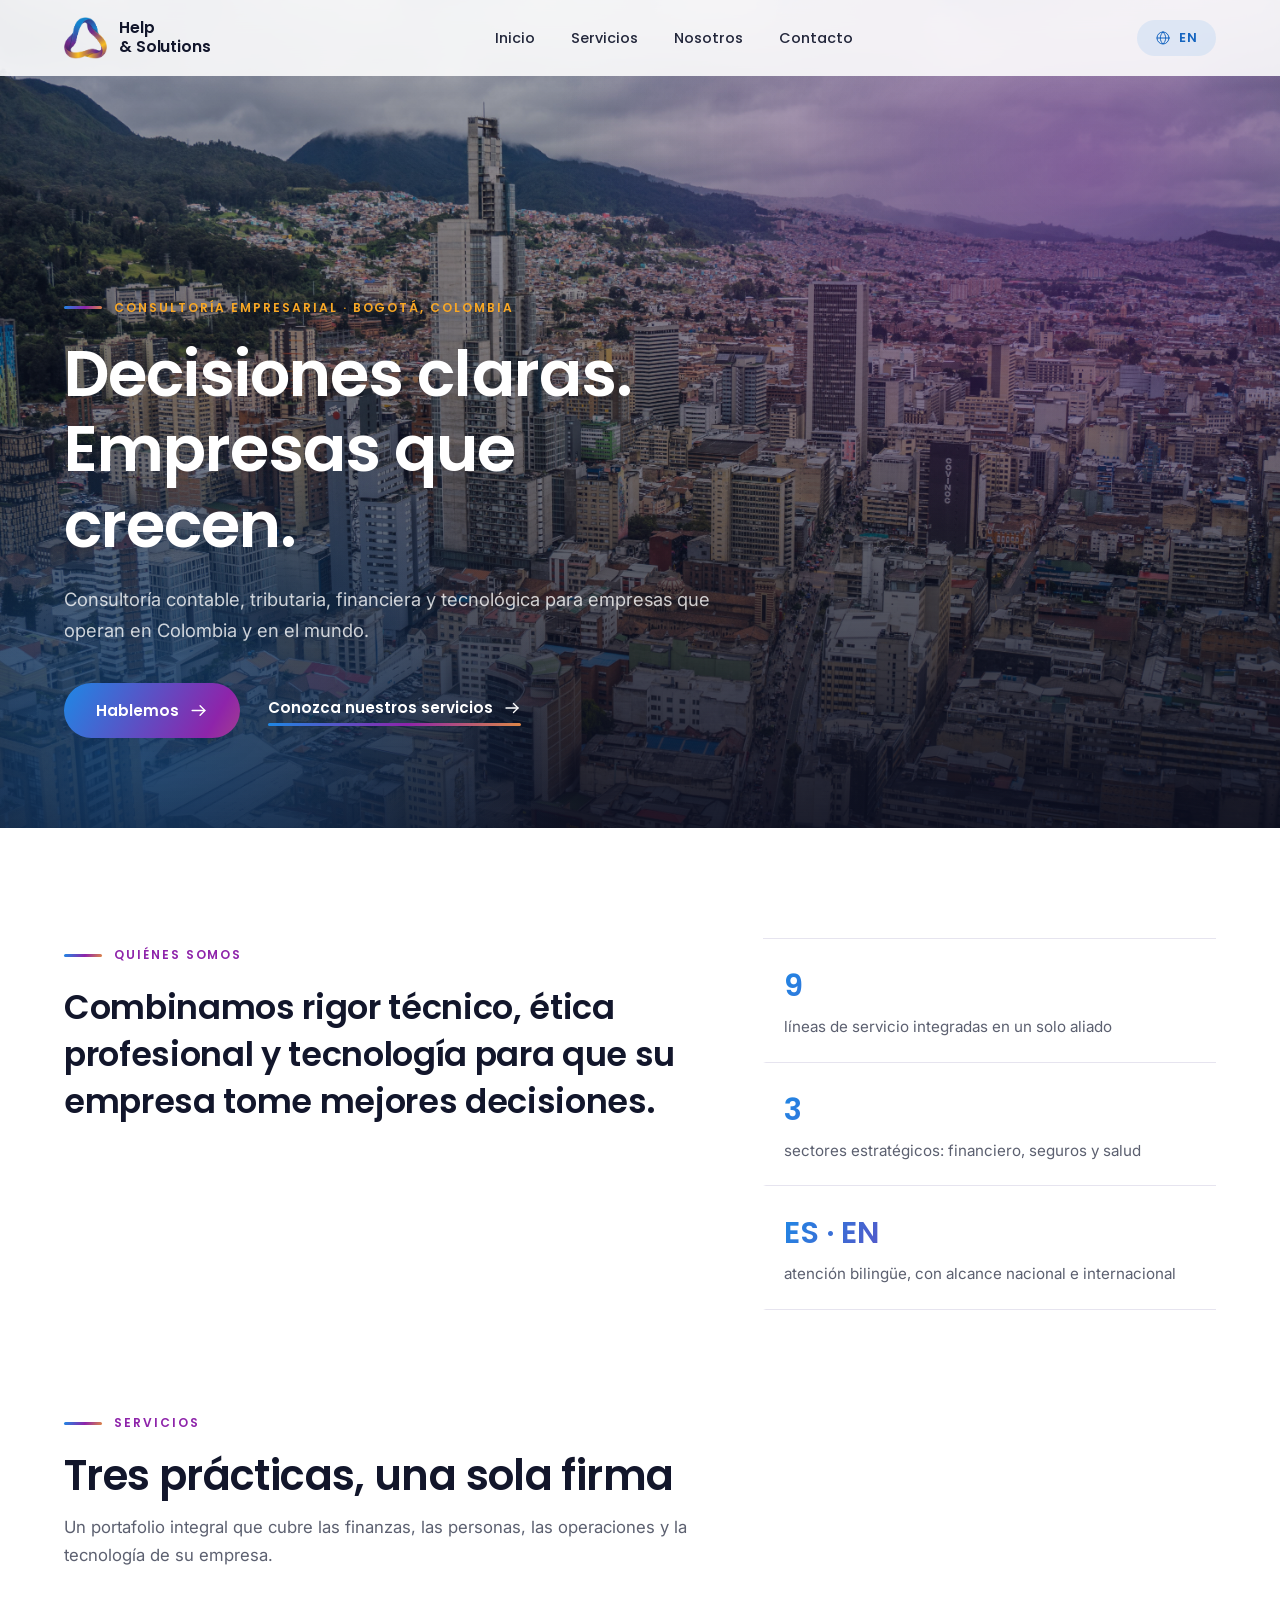
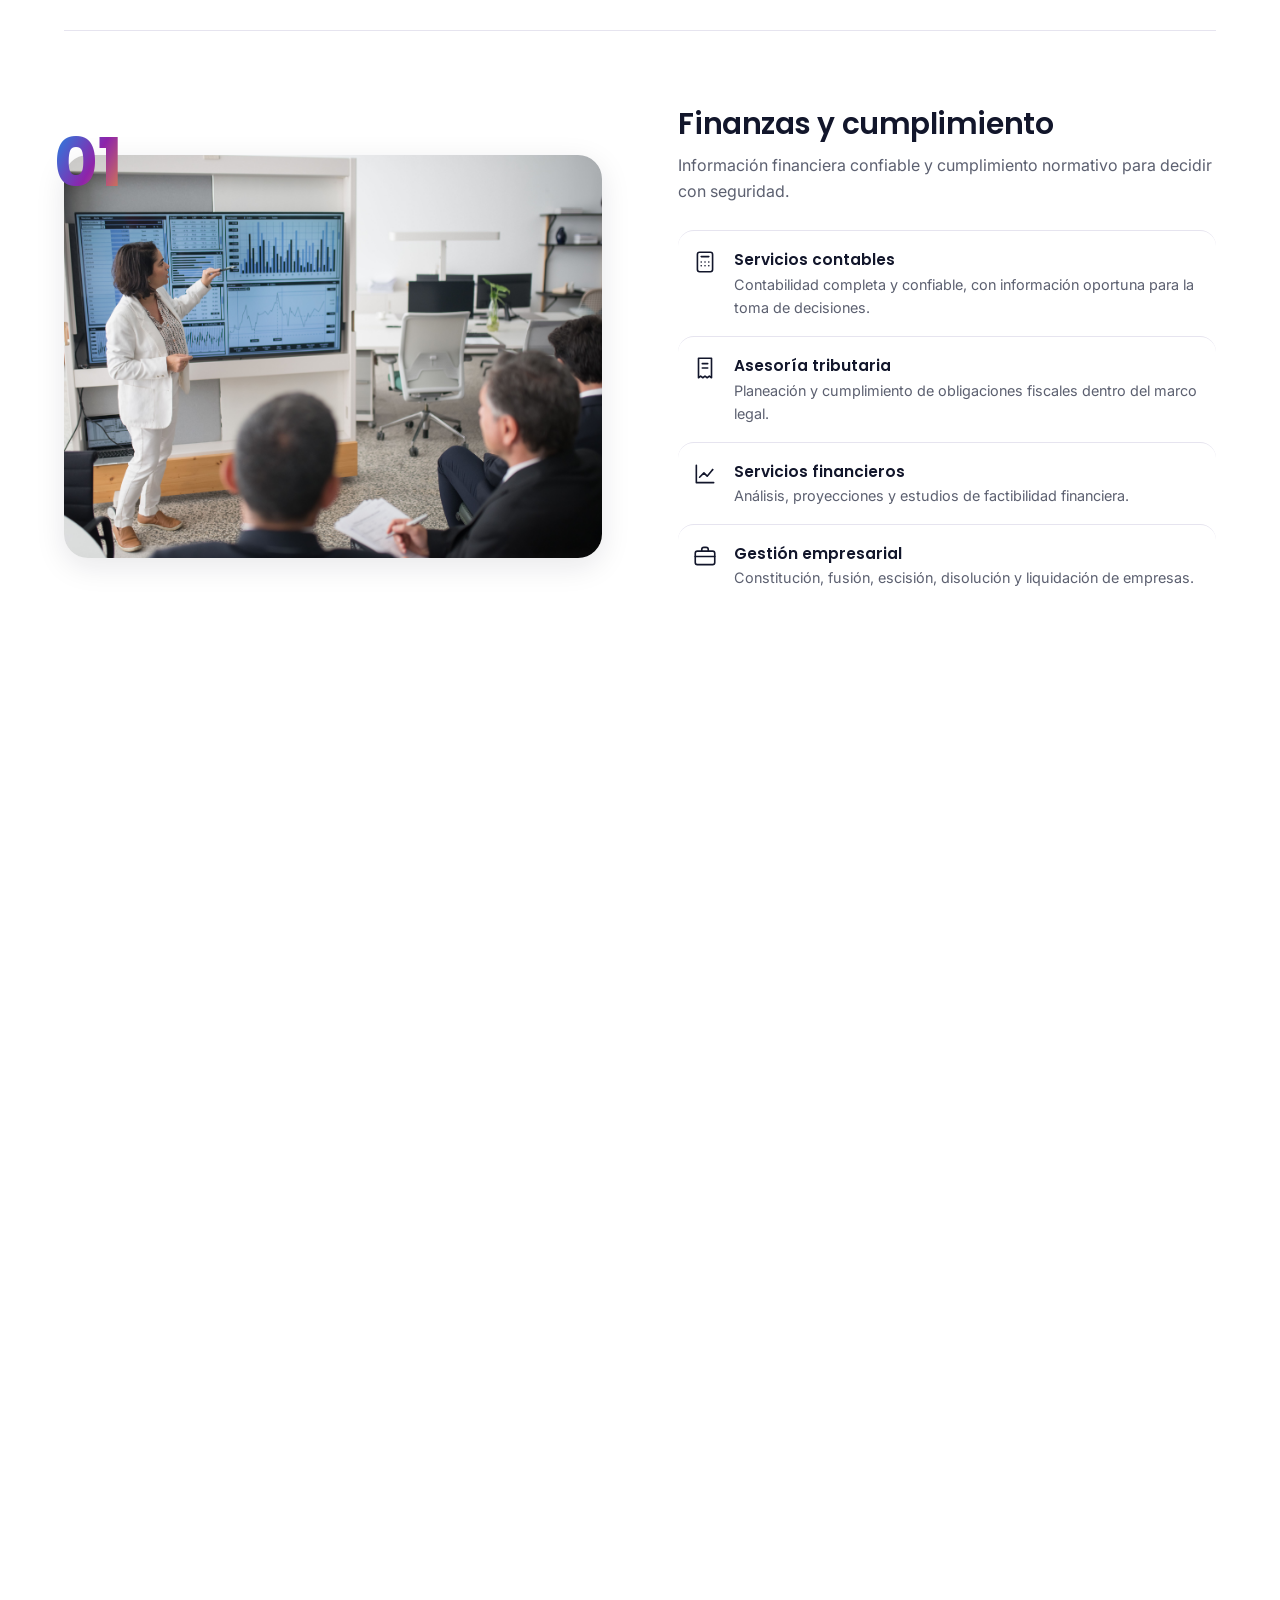
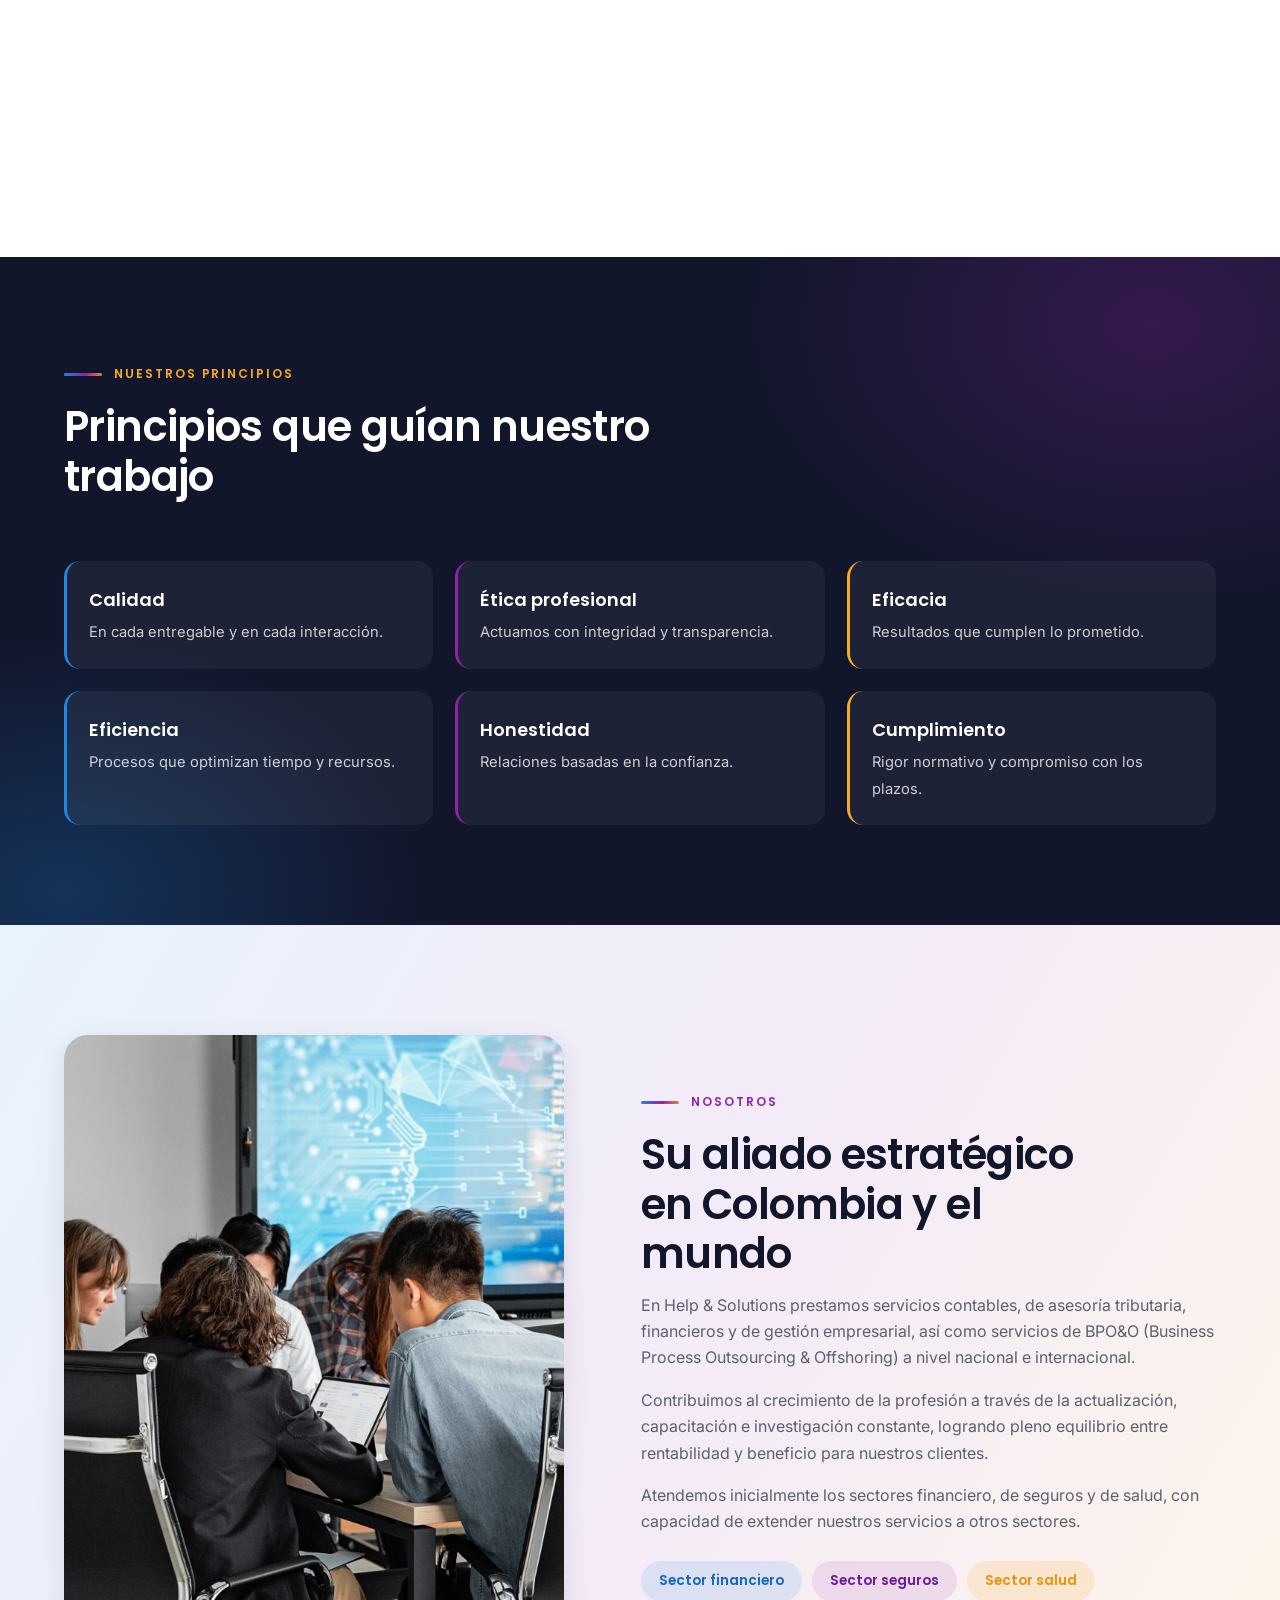
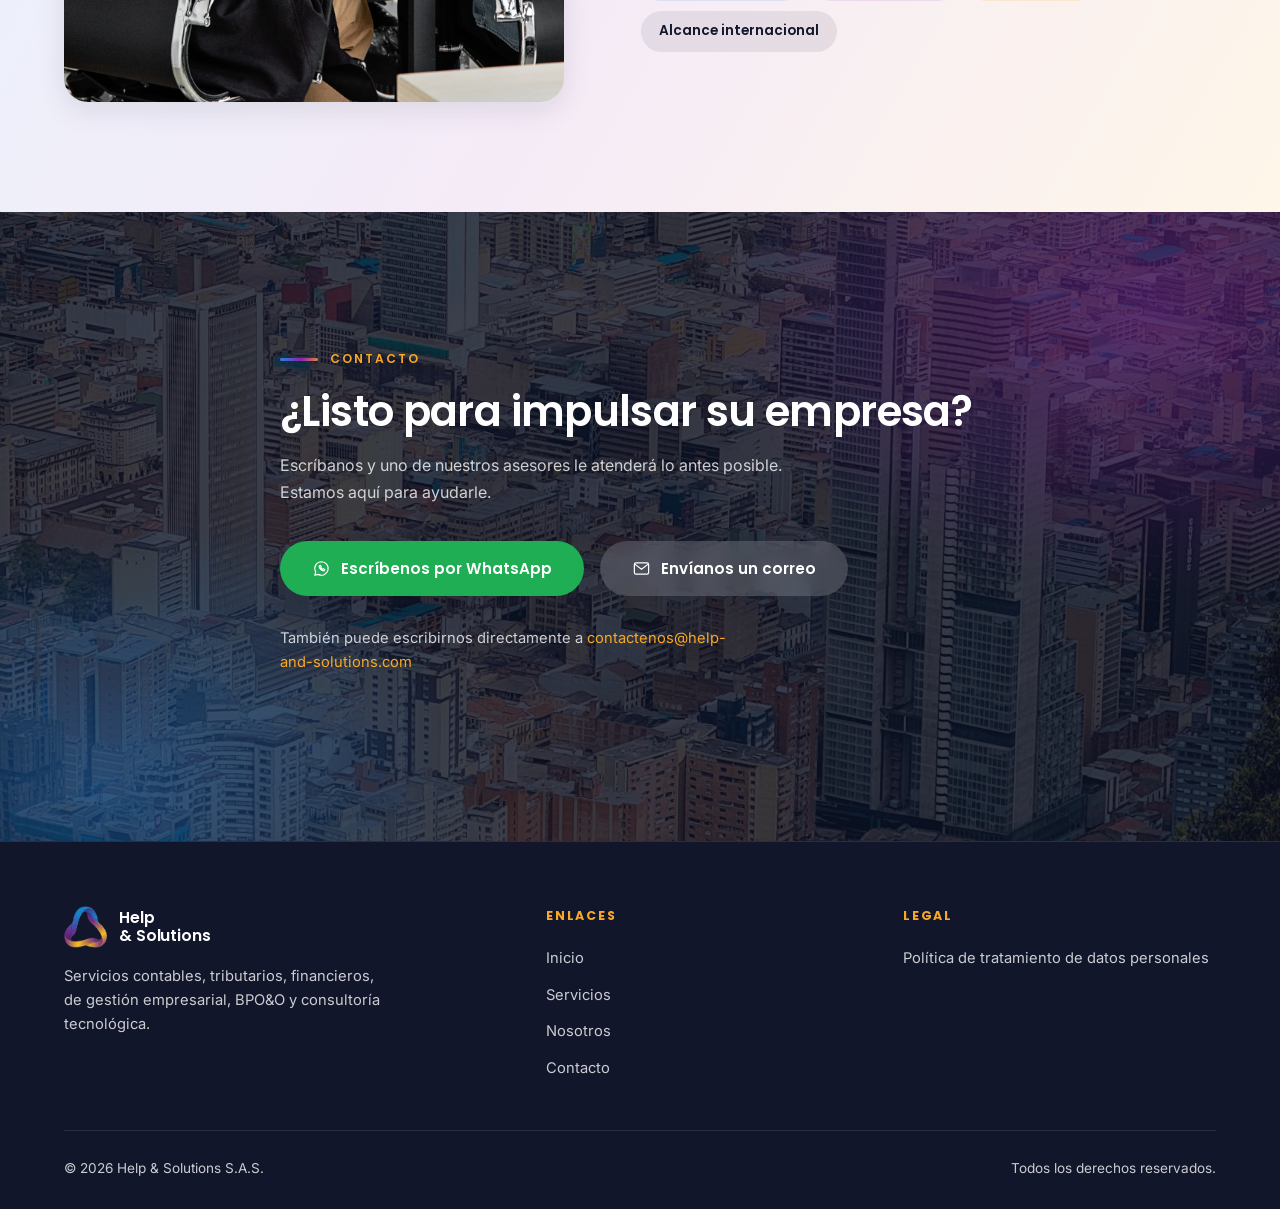
==== index.html @ e020bf7b "Add Help & Solutions website: bilingual editorial site with data policy - index.html: hero, 3 practi" ====
<!DOCTYPE html>
<html lang="es">
<head>
  <meta charset="UTF-8" />
  <meta name="viewport" content="width=device-width, initial-scale=1.0" />
  <title>Help &amp; Solutions — Consultoría contable, financiera y tecnológica</title>
  <meta name="description" content="Help & Solutions: consultoría contable, tributaria, financiera, gestión empresarial, BPO&O y tecnología e innovación, desde Bogotá para Colombia y el mundo." />

  <!-- Open Graph -->
  <meta property="og:title" content="Help & Solutions" />
  <meta property="og:description" content="Consultoría contable, tributaria, financiera, BPO&O y tecnología e innovación." />
  <meta property="og:image" content="https://help-and-solutions.com/assets/logo-full.png" />
  <meta property="og:url" content="https://help-and-solutions.com/" />
  <meta property="og:type" content="website" />

  <link rel="icon" type="image/png" href="assets/logo-mark.png" />

  <link rel="preconnect" href="https://fonts.googleapis.com" />
  <link rel="preconnect" href="https://fonts.gstatic.com" crossorigin />
  <link href="https://fonts.googleapis.com/css2?family=Poppins:wght@500;600;700&family=Inter:wght@400;500;600&display=swap" rel="stylesheet" />

  <link rel="stylesheet" href="css/styles.css" />
</head>
<body>

  <!-- ================= NAVBAR ================= -->
  <header class="navbar">
    <div class="container nav-inner">
      <a href="#inicio" class="brand">
        <img src="assets/logo-mark.png" alt="Help & Solutions" />
        <span class="brand-name">Help<br />&amp; Solutions</span>
      </a>

      <nav>
        <ul class="nav-links">
          <li><a href="#inicio" data-i18n="nav.home">Inicio</a></li>
          <li><a href="#servicios" data-i18n="nav.services">Servicios</a></li>
          <li><a href="#nosotros" data-i18n="nav.about">Nosotros</a></li>
          <li><a href="#contacto" data-i18n="nav.contact">Contacto</a></li>
        </ul>
      </nav>

      <div class="topbar-actions">
        <button class="lang-toggle" type="button" aria-label="Cambiar idioma / Switch language">
          <svg class="icon" viewBox="0 0 24 24" fill="none" stroke="currentColor" stroke-width="1.5" stroke-linecap="round" stroke-linejoin="round" aria-hidden="true"><circle cx="12" cy="12" r="9"/><path d="M3 12h18"/><path d="M12 3c2.6 2.5 4 5.6 4 9s-1.4 6.5-4 9c-2.6-2.5-4-5.6-4-9s1.4-6.5 4-9z"/></svg>
          <span class="lang-label">EN</span>
        </button>
        <button class="nav-burger" type="button" aria-label="Menú">
          <svg class="icon" viewBox="0 0 24 24" fill="none" stroke="currentColor" stroke-width="1.8" stroke-linecap="round" aria-hidden="true"><path d="M4 7h16M4 12h16M4 17h16"/></svg>
        </button>
      </div>
    </div>
  </header>

  <!-- ================= HERO ================= -->
  <section class="hero" id="inicio">
    <img class="hero-bg" src="assets/pexels-juan-felipe-ramirez-312591454-19676357.jpg" alt="Panorámica de Bogotá, Colombia" />
    <div class="container">
      <span class="eyebrow light" data-i18n="hero.eyebrow">Consultoría empresarial · Bogotá, Colombia</span>
      <h1 data-i18n="hero.title">Decisiones claras. Empresas que crecen.</h1>
      <p data-i18n="hero.subtitle">Consultoría contable, tributaria, financiera y tecnológica para empresas que operan en Colombia y en el mundo.</p>
      <div class="hero-cta">
        <a href="#contacto" class="btn btn-gold">
          <span data-i18n="hero.cta1">Hablemos</span>
          <svg class="icon" viewBox="0 0 24 24" fill="none" stroke="currentColor" stroke-width="1.8" stroke-linecap="round" stroke-linejoin="round" aria-hidden="true"><path d="M4 12h16"/><path d="M14 6l6 6-6 6"/></svg>
        </a>
        <a href="#servicios" class="arrow-link light">
          <span data-i18n="hero.cta2">Conozca nuestros servicios</span>
          <svg class="icon" viewBox="0 0 24 24" fill="none" stroke="currentColor" stroke-width="1.8" stroke-linecap="round" stroke-linejoin="round" aria-hidden="true"><path d="M4 12h16"/><path d="M14 6l6 6-6 6"/></svg>
        </a>
      </div>
    </div>
  </section>

  <!-- ================= INTRO ================= -->
  <section class="intro">
    <div class="container intro-grid">
      <div class="reveal">
        <span class="eyebrow" data-i18n="intro.eyebrow">Quiénes somos</span>
        <p class="intro-statement" data-i18n="intro.statement">Combinamos rigor técnico, ética profesional y tecnología para que su empresa tome mejores decisiones.</p>
      </div>
      <div class="facts reveal">
        <div class="fact">
          <strong>9</strong>
          <span data-i18n="intro.f1">líneas de servicio integradas en un solo aliado</span>
        </div>
        <div class="fact">
          <strong>3</strong>
          <span data-i18n="intro.f2">sectores estratégicos: financiero, seguros y salud</span>
        </div>
        <div class="fact">
          <strong>ES · EN</strong>
          <span data-i18n="intro.f3">atención bilingüe, con alcance nacional e internacional</span>
        </div>
      </div>
    </div>
  </section>

  <!-- ================= PRACTICES ================= -->
  <section class="practices" id="servicios">
    <div class="container">
      <div class="section-head reveal">
        <span class="eyebrow" data-i18n="services.tag">Servicios</span>
        <h2 class="section-title" data-i18n="services.title">Tres prácticas, una sola firma</h2>
        <p class="section-sub" data-i18n="services.subtitle">Un portafolio integral que cubre las finanzas, las personas, las operaciones y la tecnología de su empresa.</p>
      </div>

      <!-- 01 Finanzas -->
      <article class="practice reveal">
        <div class="practice-media">
          <span class="practice-num">01</span>
          <div class="media-frame"><img src="assets/pexels-kampus-8353802.jpg" alt="Asesora presentando resultados financieros a ejecutivos" /></div>
        </div>
        <div>
          <h3 data-i18n="areas.a1.title">Finanzas y cumplimiento</h3>
          <p data-i18n="areas.a1.desc">Información financiera confiable y cumplimiento normativo para decidir con seguridad.</p>
          <ul class="service-list">
            <li>
              <img src="assets/icons/calculator.svg" alt="" />
              <div>
                <strong data-i18n="services.s1.title">Servicios contables</strong>
                <p data-i18n="services.s1.desc">Contabilidad completa y confiable, con información oportuna para la toma de decisiones.</p>
              </div>
            </li>
            <li>
              <img src="assets/icons/receipt.svg" alt="" />
              <div>
                <strong data-i18n="services.s2.title">Asesoría tributaria</strong>
                <p data-i18n="services.s2.desc">Planeación y cumplimiento de obligaciones fiscales dentro del marco legal.</p>
              </div>
            </li>
            <li>
              <img src="assets/icons/chart-growth.svg" alt="" />
              <div>
                <strong data-i18n="services.s3.title">Servicios financieros</strong>
                <p data-i18n="services.s3.desc">Análisis, proyecciones y estudios de factibilidad financiera.</p>
              </div>
            </li>
            <li>
              <img src="assets/icons/briefcase.svg" alt="" />
              <div>
                <strong data-i18n="services.s4.title">Gestión empresarial</strong>
                <p data-i18n="services.s4.desc">Constitución, fusión, escisión, disolución y liquidación de empresas.</p>
              </div>
            </li>
          </ul>
        </div>
      </article>

      <!-- 02 Personas y operaciones -->
      <article class="practice reveal">
        <div class="practice-media">
          <span class="practice-num">02</span>
          <div class="media-frame"><img src="assets/pexels-brett-sayles-5203849.jpg" alt="Centro de datos con racks de servidores" /></div>
        </div>
        <div>
          <h3 data-i18n="areas.a2.title">Personas y operaciones</h3>
          <p data-i18n="areas.a2.desc">Talento humano y procesos externalizados que liberan a su empresa para crecer.</p>
          <ul class="service-list">
            <li>
              <img src="assets/icons/people.svg" alt="" />
              <div>
                <strong data-i18n="services.s5.title">Recursos humanos</strong>
                <p data-i18n="services.s5.desc">Selección, contratación, capacitación y administración de personal.</p>
              </div>
            </li>
            <li>
              <img src="assets/icons/contract.svg" alt="" />
              <div>
                <strong data-i18n="services.s7.title">Asesoría en contratos</strong>
                <p data-i18n="services.s7.desc">Negociación, revisión y elaboración de contratos, incluidos sus aspectos jurídicos.</p>
              </div>
            </li>
            <li>
              <img src="assets/icons/headset.svg" alt="" />
              <div>
                <strong data-i18n="services.s8.title">BPO &amp; Offshoring</strong>
                <p data-i18n="services.s8.desc">Call center, mesa de ayuda, cobranza, televentas y atención al cliente, nacional e internacional.</p>
              </div>
            </li>
          </ul>
        </div>
      </article>

      <!-- 03 Tecnología -->
      <article class="practice reveal">
        <div class="practice-media">
          <span class="practice-num">03</span>
          <div class="media-frame"><img src="assets/pexels-tara-winstead-8386363.jpg" alt="Mano robótica sobre fondo azul, símbolo de innovación" /></div>
        </div>
        <div>
          <h3 data-i18n="areas.a3.title">Tecnología e innovación</h3>
          <p data-i18n="areas.a3.desc">Estrategia y soluciones digitales para transformar su operación.</p>
          <ul class="service-list">
            <li>
              <img src="assets/icons/code.svg" alt="" />
              <div>
                <strong data-i18n="services.s6.title">Software empresarial</strong>
                <p data-i18n="services.s6.desc">Diseño, implementación y soporte de programas administrativos, financieros, tributarios y contables.</p>
              </div>
            </li>
            <li>
              <img src="assets/icons/lightbulb.svg" alt="" />
              <div>
                <strong data-i18n="services.s9.title">Consultoría tecnológica</strong>
                <p data-i18n="services.s9.desc">Consultoría en estrategia e innovación tecnológica para hacer crecer su negocio.</p>
              </div>
            </li>
          </ul>
        </div>
      </article>
    </div>
  </section>

  <!-- ================= VALUES ================= -->
  <section class="values on-dark">
    <div class="container">
      <div class="section-head reveal">
        <span class="eyebrow" data-i18n="values.tag">Nuestros principios</span>
        <h2 class="section-title" data-i18n="values.title">Principios que guían nuestro trabajo</h2>
      </div>
      <div class="values-grid">
        <div class="value reveal"><strong data-i18n="values.v1">Calidad</strong><span data-i18n="values.v1d">En cada entregable y en cada interacción.</span></div>
        <div class="value reveal"><strong data-i18n="values.v2">Ética profesional</strong><span data-i18n="values.v2d">Actuamos con integridad y transparencia.</span></div>
        <div class="value reveal"><strong data-i18n="values.v3">Eficacia</strong><span data-i18n="values.v3d">Resultados que cumplen lo prometido.</span></div>
        <div class="value reveal"><strong data-i18n="values.v4">Eficiencia</strong><span data-i18n="values.v4d">Procesos que optimizan tiempo y recursos.</span></div>
        <div class="value reveal"><strong data-i18n="values.v5">Honestidad</strong><span data-i18n="values.v5d">Relaciones basadas en la confianza.</span></div>
        <div class="value reveal"><strong data-i18n="values.v6">Cumplimiento</strong><span data-i18n="values.v6d">Rigor normativo y compromiso con los plazos.</span></div>
      </div>
    </div>
  </section>

  <!-- ================= ABOUT ================= -->
  <section class="about" id="nosotros">
    <div class="container about-inner">
      <div class="about-media reveal">
        <img src="assets/pexels-mikhail-nilov-7988207.jpg" alt="Equipo de trabajo en reunión frente a pantalla con datos" />
      </div>
      <div class="about-text reveal">
        <span class="eyebrow" data-i18n="about.tag">Nosotros</span>
        <h2 class="section-title" data-i18n="about.title">Su aliado estratégico en Colombia y el mundo</h2>
        <p data-i18n="about.p1">En Help & Solutions prestamos servicios contables, de asesoría tributaria, financieros y de gestión empresarial, así como servicios de BPO&O (Business Process Outsourcing & Offshoring) a nivel nacional e internacional.</p>
        <p data-i18n="about.p2">Contribuimos al crecimiento de la profesión a través de la actualización, capacitación e investigación constante, logrando pleno equilibrio entre rentabilidad y beneficio para nuestros clientes.</p>
        <p data-i18n="about.p3">Atendemos inicialmente los sectores financiero, de seguros y de salud, con capacidad de extender nuestros servicios a otros sectores.</p>
        <div class="about-badges">
          <span class="badge" data-i18n="about.b1">Sector financiero</span>
          <span class="badge" data-i18n="about.b2">Sector seguros</span>
          <span class="badge" data-i18n="about.b3">Sector salud</span>
          <span class="badge" data-i18n="about.b4">Alcance internacional</span>
        </div>
      </div>
    </div>
  </section>

  <!-- ================= CONTACT ================= -->
  <section class="contact" id="contacto">
    <img class="contact-bg" src="assets/pexels-naldoandando-13834665.jpg" alt="" aria-hidden="true" />
    <div class="container">
      <span class="eyebrow light" data-i18n="contact.tag">Contacto</span>
      <h2 data-i18n="contact.title">¿Listo para impulsar su empresa?</h2>
      <p data-i18n="contact.subtitle">Escríbanos y uno de nuestros asesores le atenderá lo antes posible. Estamos aquí para ayudarle.</p>
      <div class="contact-actions">
        <!-- TODO: reemplazar 573000000000 por el número real de WhatsApp (código país + número, sin espacios ni +) -->
        <a class="btn btn-whatsapp" href="https://wa.me/573000000000" target="_blank" rel="noopener">
          <svg class="icon" viewBox="0 0 24 24" fill="none" stroke="currentColor" stroke-width="1.5" stroke-linecap="round" stroke-linejoin="round" aria-hidden="true"><path d="M12 3.5a8.5 8.5 0 0 0-7.3 12.8L3.5 20.5l4.3-1.1A8.5 8.5 0 1 0 12 3.5z"/><path d="M9 8.8c0 3.4 2.8 6.2 6.2 6.2l.9-1.6-2-1.2-1 .9a4.7 4.7 0 0 1-2.2-2.2l.9-1-1.2-2L9 8.8z"/></svg>
          <span data-i18n="contact.whatsapp">Escríbenos por WhatsApp</span>
        </a>
        <a class="btn btn-ghost" href="mailto:contactenos@help-and-solutions.com">
          <svg class="icon" viewBox="0 0 24 24" fill="none" stroke="currentColor" stroke-width="1.5" stroke-linecap="round" stroke-linejoin="round" aria-hidden="true"><rect x="3" y="5" width="18" height="14" rx="2"/><path d="M3.5 6.5L12 13l8.5-6.5"/></svg>
          <span data-i18n="contact.email">Envíanos un correo</span>
        </a>
      </div>
      <p class="contact-note">
        <span data-i18n="contact.note">También puede escribirnos directamente a</span>
        <a href="mailto:contactenos@help-and-solutions.com">contactenos@help-and-solutions.com</a>
      </p>
    </div>
  </section>

  <!-- ================= FOOTER ================= -->
  <footer class="footer">
    <div class="container">
      <div class="footer-grid">
        <div>
          <a href="#inicio" class="brand" style="color:#fff;">
            <img src="assets/logo-mark.png" alt="Help & Solutions" />
            <span class="brand-name">Help<br />&amp; Solutions</span>
          </a>
          <p class="footer-about" data-i18n="footer.about">Servicios contables, tributarios, financieros, de gestión empresarial, BPO&O y consultoría tecnológica.</p>
        </div>
        <div>
          <h4 data-i18n="footer.links">Enlaces</h4>
          <ul>
            <li><a href="#inicio" data-i18n="nav.home">Inicio</a></li>
            <li><a href="#servicios" data-i18n="nav.services">Servicios</a></li>
            <li><a href="#nosotros" data-i18n="nav.about">Nosotros</a></li>
            <li><a href="#contacto" data-i18n="nav.contact">Contacto</a></li>
          </ul>
        </div>
        <div>
          <h4 data-i18n="footer.legal">Legal</h4>
          <ul>
            <li><a href="politica-datos.html" data-i18n="footer.policy">Política de tratamiento de datos personales</a></li>
          </ul>
        </div>
      </div>
      <div class="footer-bottom">
        <span>© 2026 Help &amp; Solutions S.A.S.</span>
        <span data-i18n="footer.rights">Todos los derechos reservados.</span>
      </div>
    </div>
  </footer>

  <script src="js/main.js"></script>
</body>
</html>
---- css/styles.css ----
/* ============================================================
   Help & Solutions — modern editorial stylesheet
   Poppins type + photography + full brand palette
   (blue → purple → gold), soft motion everywhere.
   ============================================================ */

:root {
  --ink: #12162b;
  --ink-2: #1d2340;
  --paper: #ffffff;
  --paper-2: #f7f6fb;
  --gold: #f9a825;
  --gold-deep: #e8930c;
  --blue: #1e88e5;
  --blue-deep: #1565c0;
  --purple: #8e24aa;
  --purple-deep: #6a1b9a;
  --text: #23273b;
  --muted: #5c6070;
  --line: #e6e4ef;
  --on-dark: #ffffff;
  --on-dark-muted: rgba(255, 255, 255, 0.78);
  --gradient: linear-gradient(120deg, var(--blue) 0%, var(--purple) 55%, var(--gold) 115%);
  --gradient-soft: linear-gradient(120deg, rgba(30, 136, 229, 0.10), rgba(142, 36, 170, 0.09) 55%, rgba(249, 168, 37, 0.10));
  --nav-height: 76px;
  --radius: 16px;
  --radius-lg: 24px;
  --shadow-soft: 0 8px 30px rgba(18, 22, 43, 0.10);
  --shadow-lift: 0 18px 44px rgba(18, 22, 43, 0.16);
  --ease: cubic-bezier(0.22, 0.61, 0.36, 1);
  --font-head: 'Poppins', 'Segoe UI', sans-serif;
  --font-body: 'Inter', 'Segoe UI', sans-serif;
}

* { margin: 0; padding: 0; box-sizing: border-box; }

html { scroll-behavior: smooth; scroll-padding-top: calc(var(--nav-height) + 8px); }

body {
  font-family: var(--font-body);
  font-size: 1rem;
  color: var(--text);
  background: var(--paper);
  line-height: 1.65;
  -webkit-font-smoothing: antialiased;
}

img { max-width: 100%; display: block; }

h1, h2, h3 { font-family: var(--font-head); font-weight: 600; color: var(--ink); line-height: 1.18; letter-spacing: -0.015em; }

.container { width: min(1180px, 90%); margin-inline: auto; }

.grad-text {
  background: var(--gradient);
  -webkit-background-clip: text;
  background-clip: text;
  color: transparent;
}

/* ---------- Eyebrow ---------- */
.eyebrow {
  display: inline-flex;
  align-items: center;
  gap: 12px;
  font-family: var(--font-head);
  font-size: 0.76rem;
  font-weight: 600;
  letter-spacing: 0.16em;
  text-transform: uppercase;
  color: var(--purple);
  margin-bottom: 18px;
}

.eyebrow::before { content: ''; width: 38px; height: 3px; border-radius: 3px; background: var(--gradient); }

.on-dark .eyebrow, .eyebrow.light { color: var(--gold); }

/* ---------- Links & buttons ---------- */
.arrow-link {
  display: inline-flex;
  align-items: center;
  gap: 10px;
  font-family: var(--font-head);
  font-weight: 600;
  font-size: 0.95rem;
  color: var(--ink);
  text-decoration: none;
  position: relative;
  padding-bottom: 5px;
  transition: gap 0.3s var(--ease), color 0.3s var(--ease);
}

.arrow-link::after {
  content: '';
  position: absolute;
  left: 0; right: 0; bottom: 0;
  height: 2.5px;
  border-radius: 3px;
  background: var(--gradient);
  transform-origin: left;
  transition: transform 0.3s var(--ease);
}

.arrow-link:hover { gap: 16px; color: var(--blue); }
.arrow-link:hover::after { transform: scaleX(1.06); }
.arrow-link .icon { width: 18px; height: 18px; }
.arrow-link.light { color: #fff; }
.arrow-link.light:hover { color: var(--gold); }

.btn {
  display: inline-flex;
  align-items: center;
  gap: 10px;
  font-family: var(--font-head);
  font-weight: 600;
  font-size: 0.95rem;
  padding: 15px 32px;
  border: none;
  border-radius: 999px;
  cursor: pointer;
  text-decoration: none;
  box-shadow: var(--shadow-soft);
  transition: transform 0.3s var(--ease), box-shadow 0.3s var(--ease), background-color 0.3s var(--ease), background-position 0.4s var(--ease);
}

.btn:hover { transform: translateY(-3px); box-shadow: var(--shadow-lift); }
.btn:active { transform: translateY(-1px); }
.btn .icon { width: 19px; height: 19px; transition: transform 0.3s var(--ease); }
.btn:hover .icon { transform: translateX(3px); }

.btn-solid { background: var(--ink); color: #fff; }
.btn-solid:hover { background: var(--blue-deep); }

.btn-gold {
  background: var(--gradient);
  background-size: 160% 100%;
  background-position: 0% 0%;
  color: #fff;
}
.btn-gold:hover { background-position: 90% 0%; }

.btn-ghost { background: rgba(255, 255, 255, 0.16); color: #fff; backdrop-filter: blur(8px); -webkit-backdrop-filter: blur(8px); }
.btn-ghost:hover { background: rgba(255, 255, 255, 0.28); }

.btn-whatsapp { background: #1fae54; color: #fff; }
.btn-whatsapp:hover { background: #199247; }

.icon { display: inline-block; }

/* ---------- Navbar ---------- */
.navbar {
  position: fixed;
  inset: 0 0 auto 0;
  height: var(--nav-height);
  background: rgba(255, 255, 255, 0.88);
  backdrop-filter: blur(14px);
  -webkit-backdrop-filter: blur(14px);
  border-bottom: 1px solid transparent;
  z-index: 100;
  transition: box-shadow 0.35s var(--ease), background-color 0.35s var(--ease), border-color 0.35s var(--ease);
}

.navbar.scrolled { box-shadow: 0 6px 24px rgba(18, 22, 43, 0.10); border-bottom-color: var(--line); }

.nav-inner { height: 100%; display: flex; align-items: center; justify-content: space-between; gap: 16px; }

.brand {
  display: flex;
  align-items: center;
  gap: 12px;
  text-decoration: none;
  color: var(--ink);
  white-space: nowrap;
  transition: opacity 0.3s var(--ease);
}

.brand:hover { opacity: 0.85; }
.brand img { height: 42px; width: auto; }

.brand-name {
  font-family: var(--font-head);
  font-weight: 600;
  font-size: 0.98rem;
  line-height: 1.15;
  letter-spacing: -0.01em;
}

.nav-links { display: flex; align-items: center; gap: 4px; list-style: none; }

.nav-links a {
  font-family: var(--font-head);
  color: var(--text);
  text-decoration: none;
  font-size: 0.9rem;
  font-weight: 500;
  padding: 9px 16px;
  border-radius: 999px;
  transition: color 0.25s var(--ease), background-color 0.25s var(--ease);
}

.nav-links a:hover { color: var(--purple); background: rgba(142, 36, 170, 0.08); }

.topbar-actions { display: flex; align-items: center; gap: 10px; }

.lang-toggle {
  display: inline-flex;
  align-items: center;
  gap: 8px;
  background: rgba(30, 136, 229, 0.10);
  border: none;
  color: var(--blue-deep);
  font-family: var(--font-head);
  font-weight: 600;
  font-size: 0.8rem;
  letter-spacing: 0.06em;
  padding: 9px 18px;
  border-radius: 999px;
  cursor: pointer;
  transition: background-color 0.3s var(--ease), color 0.3s var(--ease), transform 0.3s var(--ease);
}

.lang-toggle:hover { background: var(--blue); color: #fff; transform: translateY(-1px); }
.lang-toggle .icon { width: 16px; height: 16px; }

.nav-burger { display: none; background: none; border: none; color: var(--ink); cursor: pointer; padding: 6px; }
.nav-burger .icon { width: 26px; height: 26px; }

/* ---------- Hero ---------- */
.hero {
  position: relative;
  min-height: 92svh;
  display: flex;
  align-items: flex-end;
  color: #fff;
  padding: calc(var(--nav-height) + 60px) 0 90px;
  background: var(--ink);
  overflow: hidden;
}

.hero-bg {
  position: absolute;
  inset: 0;
  object-fit: cover;
  width: 100%;
  height: 100%;
  animation: hero-zoom 14s var(--ease) forwards;
}

@keyframes hero-zoom {
  from { transform: scale(1.08); }
  to { transform: scale(1); }
}

.hero::after {
  content: '';
  position: absolute;
  inset: 0;
  background:
    radial-gradient(60% 70% at 85% 20%, rgba(142, 36, 170, 0.35), transparent 70%),
    radial-gradient(50% 60% at 10% 90%, rgba(30, 136, 229, 0.35), transparent 70%),
    linear-gradient(to top, rgba(12, 15, 32, 0.92) 0%, rgba(12, 15, 32, 0.5) 45%, rgba(12, 15, 32, 0.28) 100%);
}

.hero .container { position: relative; z-index: 1; }

.hero h1 {
  color: #fff;
  font-size: clamp(2.3rem, 5.2vw, 4rem);
  font-weight: 600;
  max-width: 16ch;
  margin-bottom: 22px;
}

.hero p { color: var(--on-dark-muted); font-size: 1.15rem; max-width: 54ch; margin-bottom: 38px; }

.hero-cta { display: flex; flex-wrap: wrap; align-items: center; gap: 28px; }

/* ---------- Intro statement + facts ---------- */
.intro { padding: 110px 0 96px; background: var(--paper); }

.intro-statement {
  font-family: var(--font-head);
  font-size: clamp(1.4rem, 2.8vw, 2.1rem);
  font-weight: 600;
  color: var(--ink);
  line-height: 1.4;
  max-width: 28ch;
  letter-spacing: -0.01em;
}

.intro-grid { display: grid; grid-template-columns: 1.4fr 1fr; gap: 64px; align-items: start; }

.facts { display: grid; border-top: 1px solid var(--line); }

.fact { padding: 22px 0 22px 18px; border-bottom: 1px solid var(--line); border-left: 3px solid transparent; transition: border-color 0.3s var(--ease), padding-left 0.3s var(--ease); }
.fact:hover { padding-left: 24px; }
.fact:nth-child(1):hover { border-left-color: var(--blue); }
.fact:nth-child(2):hover { border-left-color: var(--purple); }
.fact:nth-child(3):hover { border-left-color: var(--gold); }

.fact strong {
  display: block;
  font-family: var(--font-head);
  font-size: 1.9rem;
  font-weight: 600;
  margin-bottom: 2px;
  background: var(--gradient);
  -webkit-background-clip: text;
  background-clip: text;
  color: transparent;
}

.fact span { color: var(--muted); font-size: 0.95rem; }

/* ---------- Practice areas ---------- */
.practices { padding: 0 0 48px; }

.section-head { max-width: 660px; margin-bottom: 60px; }
.section-title { font-size: clamp(1.8rem, 3.4vw, 2.6rem); margin-bottom: 14px; }
.section-sub { color: var(--muted); font-size: 1.05rem; }

.practice {
  display: grid;
  grid-template-columns: 1fr 1fr;
  gap: clamp(36px, 6vw, 88px);
  align-items: center;
  padding: 76px 0;
  border-top: 1px solid var(--line);
}

.practice:nth-of-type(even) .practice-media { order: 2; }

.practice-media { position: relative; }

.practice-media .media-frame {
  border-radius: var(--radius-lg);
  overflow: hidden;
  box-shadow: var(--shadow-soft);
  transition: box-shadow 0.4s var(--ease), transform 0.4s var(--ease);
}

.practice-media:hover .media-frame { box-shadow: var(--shadow-lift); transform: translateY(-4px); }

.practice-media img {
  width: 100%;
  aspect-ratio: 4 / 3;
  object-fit: cover;
  transition: transform 0.6s var(--ease);
}

.practice-media:hover img { transform: scale(1.045); }

.practice-num {
  position: absolute;
  top: -26px;
  left: -10px;
  font-family: var(--font-head);
  font-size: 4.2rem;
  font-weight: 700;
  line-height: 1;
  z-index: 1;
  background: var(--gradient);
  -webkit-background-clip: text;
  background-clip: text;
  color: transparent;
}

.practice h3 { font-size: clamp(1.4rem, 2.4vw, 1.85rem); margin-bottom: 10px; }
.practice > div > p { color: var(--muted); margin-bottom: 26px; }

/* Per-practice accent */
.practice:nth-of-type(1) { --accent: var(--blue); --accent-soft: rgba(30, 136, 229, 0.08); }
.practice:nth-of-type(2) { --accent: var(--purple); --accent-soft: rgba(142, 36, 170, 0.08); }
.practice:nth-of-type(3) { --accent: var(--gold-deep); --accent-soft: rgba(249, 168, 37, 0.12); }

.service-list { list-style: none; }

.service-list li {
  display: flex;
  gap: 16px;
  align-items: flex-start;
  padding: 16px 14px;
  border-radius: var(--radius);
  border-top: 1px solid var(--line);
  transition: background-color 0.3s var(--ease), transform 0.3s var(--ease), border-color 0.3s var(--ease);
}

.service-list li:hover { background: var(--accent-soft, var(--paper-2)); transform: translateX(6px); border-top-color: transparent; }
.service-list li:hover + li { border-top-color: transparent; }

.service-list img { width: 26px; height: 26px; flex-shrink: 0; margin-top: 2px; }

.service-list strong { display: block; font-family: var(--font-head); font-weight: 600; color: var(--ink); font-size: 0.96rem; }
.service-list li:hover strong { color: var(--accent, var(--ink)); }
.service-list p { color: var(--muted); font-size: 0.9rem; margin: 0; }

/* ---------- Values band ---------- */
.values {
  position: relative;
  background: var(--ink);
  color: #fff;
  padding: 100px 0;
  overflow: hidden;
}

.values::before {
  content: '';
  position: absolute;
  inset: 0;
  background:
    radial-gradient(45% 60% at 90% 10%, rgba(142, 36, 170, 0.28), transparent 70%),
    radial-gradient(40% 55% at 5% 95%, rgba(30, 136, 229, 0.25), transparent 70%);
}

.values .container { position: relative; }
.values .section-title { color: #fff; }

.values-grid {
  display: grid;
  grid-template-columns: repeat(3, 1fr);
  gap: 22px;
  margin-top: 52px;
}

.value {
  background: rgba(255, 255, 255, 0.05);
  border-radius: var(--radius);
  padding: 24px 24px 24px 22px;
  border-left: 3px solid var(--gold);
  transition: background-color 0.35s var(--ease), transform 0.35s var(--ease);
}

.value:nth-child(3n + 1) { border-left-color: var(--blue); }
.value:nth-child(3n + 2) { border-left-color: var(--purple); }
.value:nth-child(3n + 3) { border-left-color: var(--gold); }

.value:hover { background: rgba(255, 255, 255, 0.10); transform: translateY(-4px); }

.value strong {
  display: block;
  font-family: var(--font-head);
  font-size: 1.12rem;
  font-weight: 600;
  color: #fff;
  margin-bottom: 4px;
}

.value span { color: var(--on-dark-muted); font-size: 0.92rem; }

/* ---------- About ---------- */
.about { padding: 110px 0; background: var(--gradient-soft); }

.about-inner { display: grid; grid-template-columns: 1fr 1.15fr; gap: clamp(40px, 6vw, 88px); align-items: center; }

.about-media { border-radius: var(--radius-lg); overflow: hidden; box-shadow: var(--shadow-soft); transition: box-shadow 0.4s var(--ease), transform 0.4s var(--ease); }
.about-media:hover { box-shadow: var(--shadow-lift); transform: translateY(-4px); }
.about-media img { width: 100%; aspect-ratio: 3 / 4; object-fit: cover; transition: transform 0.6s var(--ease); }
.about-media:hover img { transform: scale(1.04); }

.about-text .section-title { max-width: 18ch; }
.about-text p { color: var(--muted); margin-bottom: 16px; }

.about-badges { display: flex; flex-wrap: wrap; gap: 10px; margin-top: 26px; }

.badge {
  font-family: var(--font-head);
  font-size: 0.85rem;
  font-weight: 600;
  padding: 9px 18px;
  border-radius: 999px;
  transition: transform 0.3s var(--ease), box-shadow 0.3s var(--ease);
}

.badge:hover { transform: translateY(-2px); box-shadow: var(--shadow-soft); }
.badge:nth-child(4n + 1) { background: rgba(30, 136, 229, 0.12); color: var(--blue-deep); }
.badge:nth-child(4n + 2) { background: rgba(142, 36, 170, 0.10); color: var(--purple-deep); }
.badge:nth-child(4n + 3) { background: rgba(249, 168, 37, 0.16); color: var(--gold-deep); }
.badge:nth-child(4n + 4) { background: rgba(18, 22, 43, 0.08); color: var(--ink); }

/* ---------- Contact ---------- */
.contact { position: relative; padding: 130px 0; color: #fff; background: var(--ink); overflow: hidden; }

.contact-bg { position: absolute; inset: 0; width: 100%; height: 100%; object-fit: cover; }

.contact::after {
  content: '';
  position: absolute;
  inset: 0;
  background:
    radial-gradient(50% 65% at 90% 15%, rgba(142, 36, 170, 0.4), transparent 70%),
    radial-gradient(45% 60% at 8% 90%, rgba(30, 136, 229, 0.38), transparent 70%),
    rgba(12, 15, 32, 0.8);
}

.contact .container { position: relative; z-index: 1; max-width: 720px; }

.contact h2 { color: #fff; font-size: clamp(1.8rem, 3.4vw, 2.6rem); margin-bottom: 16px; }
.contact p { color: var(--on-dark-muted); margin-bottom: 36px; max-width: 52ch; }

.contact-actions { display: flex; flex-wrap: wrap; gap: 16px; }

.contact-note { margin-top: 30px !important; font-size: 0.92rem; }
.contact-note a { color: var(--gold); text-decoration: none; transition: color 0.25s var(--ease); }
.contact-note a:hover { color: #fff; }

/* ---------- Footer ---------- */
.footer { background: var(--ink); color: var(--on-dark-muted); padding: 64px 0 30px; border-top: 1px solid rgba(255, 255, 255, 0.10); }

.footer-grid {
  display: grid;
  grid-template-columns: 1.4fr 1fr 1fr;
  gap: 44px;
  padding-bottom: 40px;
  border-bottom: 1px solid rgba(255, 255, 255, 0.10);
}

.footer .brand { color: #fff; margin-bottom: 16px; }
.footer-about { font-size: 0.92rem; max-width: 320px; }

.footer h4 { color: var(--gold); font-family: var(--font-head); font-size: 0.78rem; letter-spacing: 0.14em; text-transform: uppercase; margin-bottom: 18px; }

.footer ul { list-style: none; }
.footer li { margin-bottom: 10px; }

.footer a { color: var(--on-dark-muted); text-decoration: none; font-size: 0.92rem; transition: color 0.25s var(--ease), padding-left 0.25s var(--ease); }
.footer ul a:hover { color: var(--gold); padding-left: 4px; }

.footer-bottom { display: flex; flex-wrap: wrap; justify-content: space-between; gap: 10px; padding-top: 26px; font-size: 0.85rem; }

/* ---------- Policy page ---------- */
.policy-hero {
  position: relative;
  background: var(--ink);
  color: #fff;
  padding: calc(var(--nav-height) + 72px) 0 64px;
  overflow: hidden;
}

.policy-hero::before {
  content: '';
  position: absolute;
  inset: 0;
  background:
    radial-gradient(50% 70% at 90% 20%, rgba(142, 36, 170, 0.3), transparent 70%),
    radial-gradient(45% 60% at 5% 90%, rgba(30, 136, 229, 0.28), transparent 70%);
}

.policy-hero .container { position: relative; }
.policy-hero h1 { color: #fff; font-size: clamp(1.8rem, 3.6vw, 2.7rem); margin-bottom: 12px; max-width: 24ch; }
.policy-hero p { color: var(--on-dark-muted); max-width: 66ch; }

.policy-body { padding: 72px 0 96px; background: var(--paper); }
.policy-body .container { max-width: 840px; }

.policy-body h2 { font-size: 1.4rem; margin: 44px 0 14px; padding-top: 22px; border-top: 1px solid var(--line); }

.policy-body h3 { font-size: 1.02rem; margin: 22px 0 8px; font-weight: 600; }
.policy-body p, .policy-body li { color: var(--muted); margin-bottom: 10px; }
.policy-body ul, .policy-body ol { padding-left: 24px; margin-bottom: 14px; }
.policy-body a { color: var(--blue); }

.policy-meta {
  background: var(--gradient-soft);
  border-left: 3px solid var(--purple);
  border-radius: var(--radius);
  padding: 22px 26px;
  margin: 8px 0 28px;
  font-size: 0.95rem;
}
.policy-meta p { margin-bottom: 6px; }
.policy-meta strong { color: var(--ink); }

/* ---------- Reveal ---------- */
.reveal { opacity: 0; transform: translateY(26px); transition: opacity 0.75s var(--ease), transform 0.75s var(--ease); }
.reveal.visible { opacity: 1; transform: translateY(0); }

@media (prefers-reduced-motion: reduce) {
  .reveal { opacity: 1; transform: none; transition: none; }
  .hero-bg { animation: none; }
  html { scroll-behavior: auto; }
}

/* ---------- Responsive ---------- */
@media (max-width: 920px) {
  .intro-grid { grid-template-columns: 1fr; gap: 44px; }
  .practice { grid-template-columns: 1fr; padding: 56px 0; }
  .practice:nth-of-type(even) .practice-media { order: 0; }
  .values-grid { grid-template-columns: repeat(2, 1fr); }
  .about-inner { grid-template-columns: 1fr; }
  .about-media img { aspect-ratio: 16 / 10; }
  .footer-grid { grid-template-columns: 1fr 1fr; }
}

@media (max-width: 760px) {
  .nav-burger { display: block; }

  .nav-links {
    position: fixed;
    top: var(--nav-height);
    left: 0;
    right: 0;
    flex-direction: column;
    align-items: stretch;
    gap: 0;
    background: rgba(255, 255, 255, 0.97);
    backdrop-filter: blur(14px);
    padding: 8px 5vw 18px;
    transform: translateY(-130%);
    transition: transform 0.35s var(--ease);
    box-shadow: 0 18px 30px rgba(18, 22, 43, 0.12);
    border-bottom: 1px solid var(--line);
  }

  .nav-links.open { transform: translateY(0); }
  .nav-links a { display: block; padding: 15px 10px; border-radius: 12px; border-bottom: 1px solid var(--line); }

  .hero { min-height: 80svh; }
  .values-grid { grid-template-columns: 1fr; gap: 16px; }
  .footer-grid { grid-template-columns: 1fr; gap: 30px; }
  .intro { padding: 76px 0 64px; }
  .about { padding: 76px 0; }
  .contact { padding: 90px 0; }
}
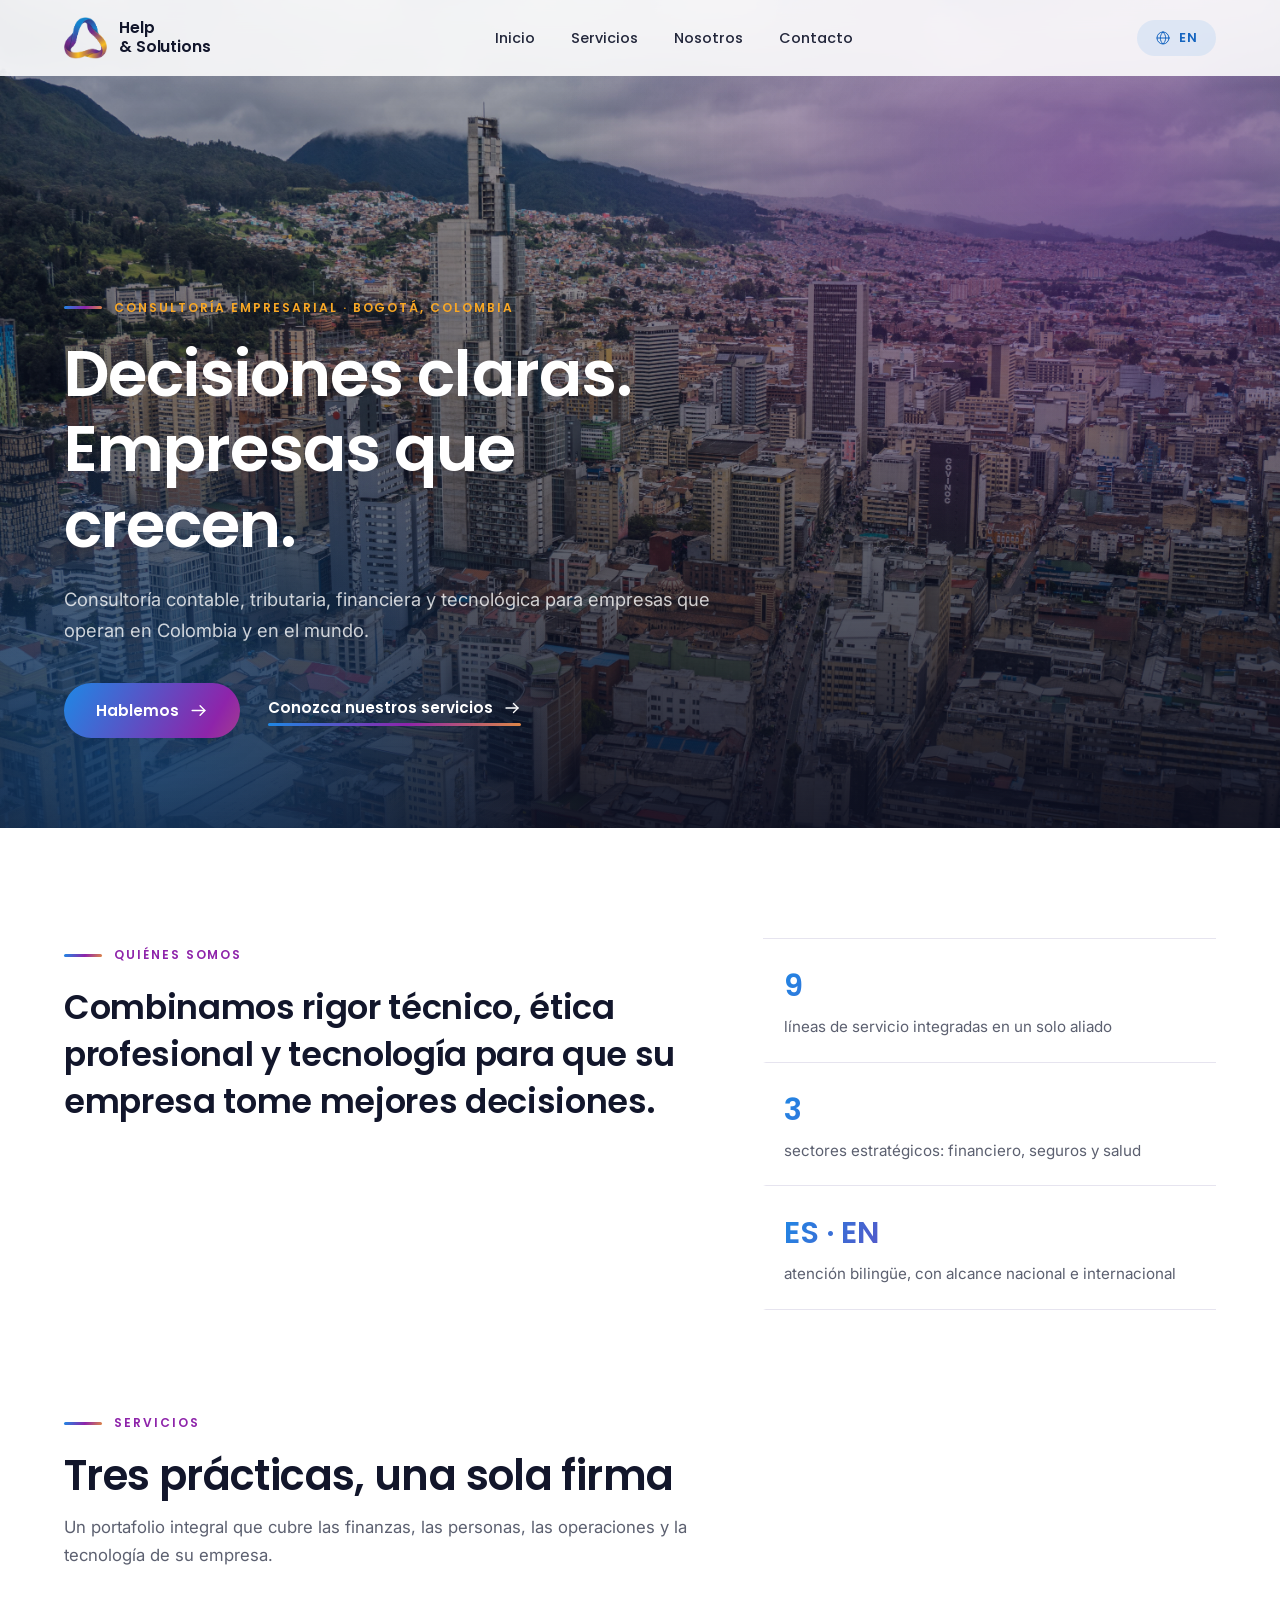
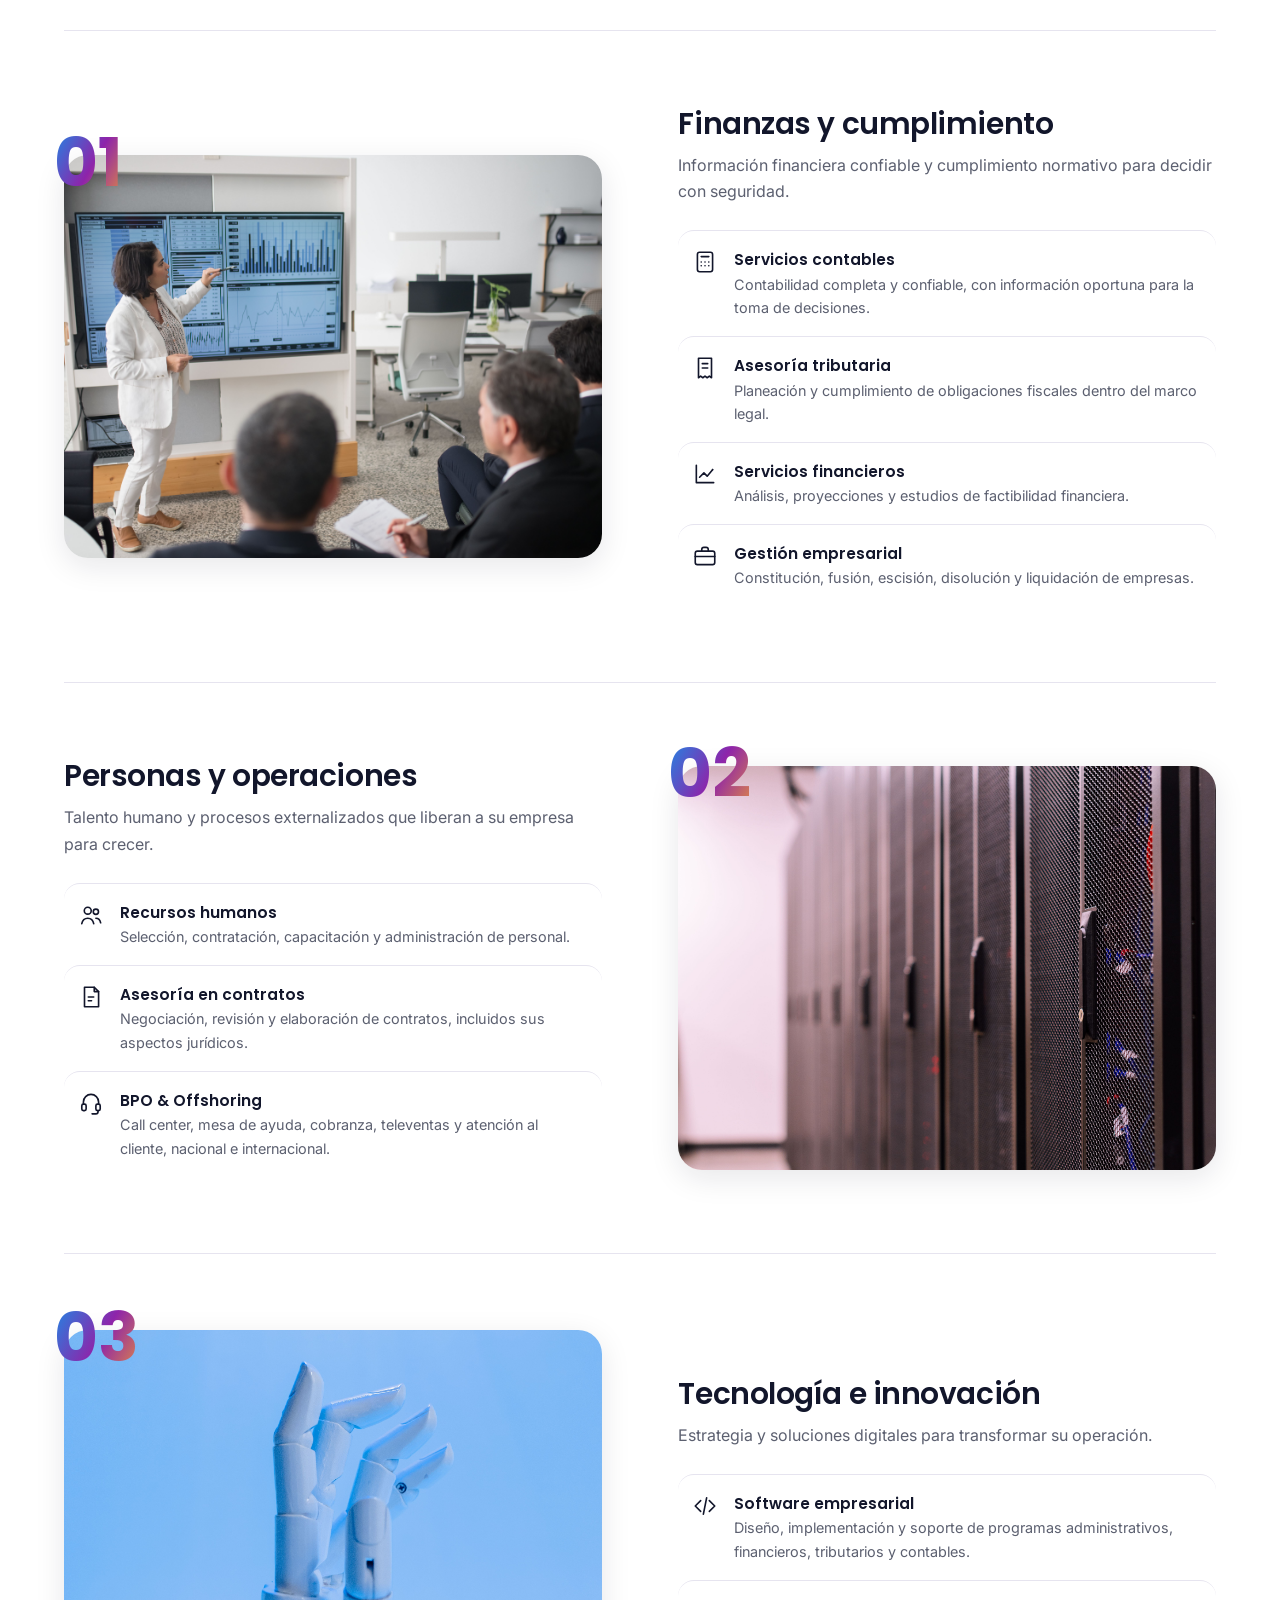
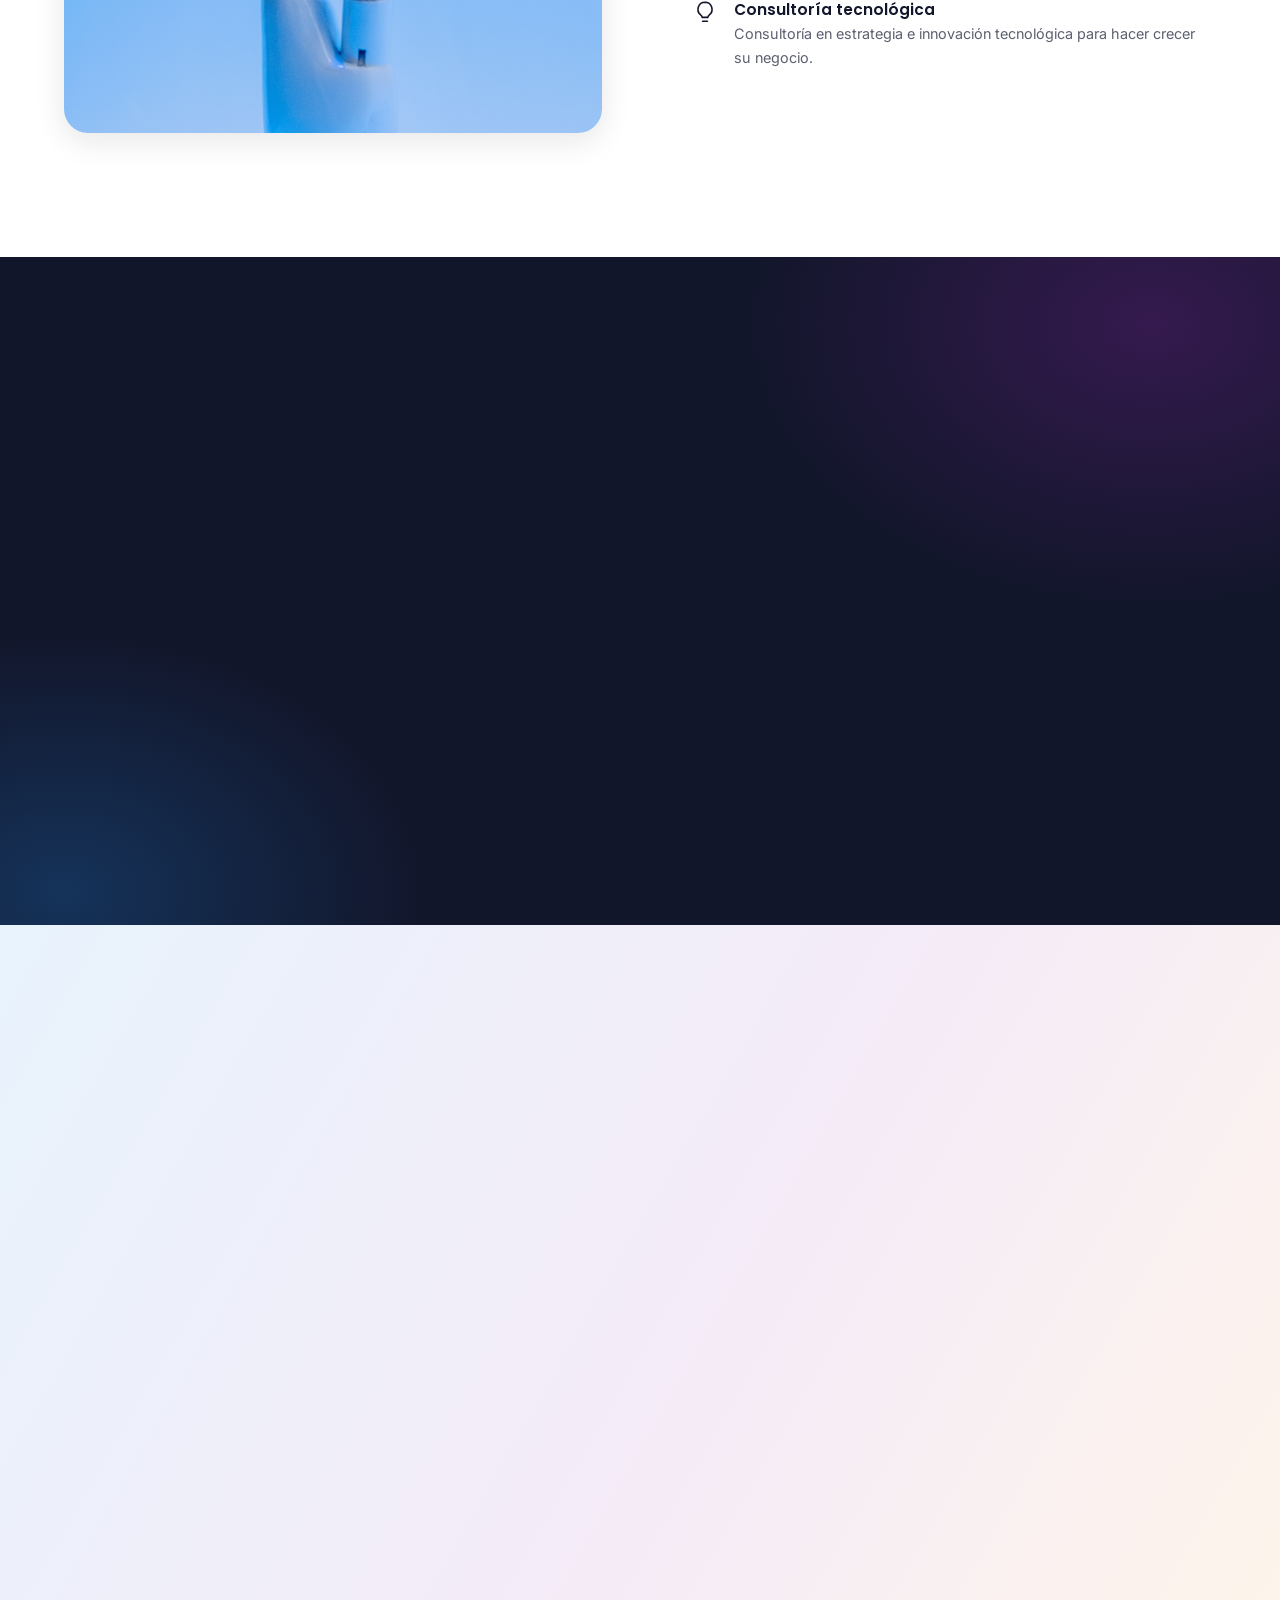
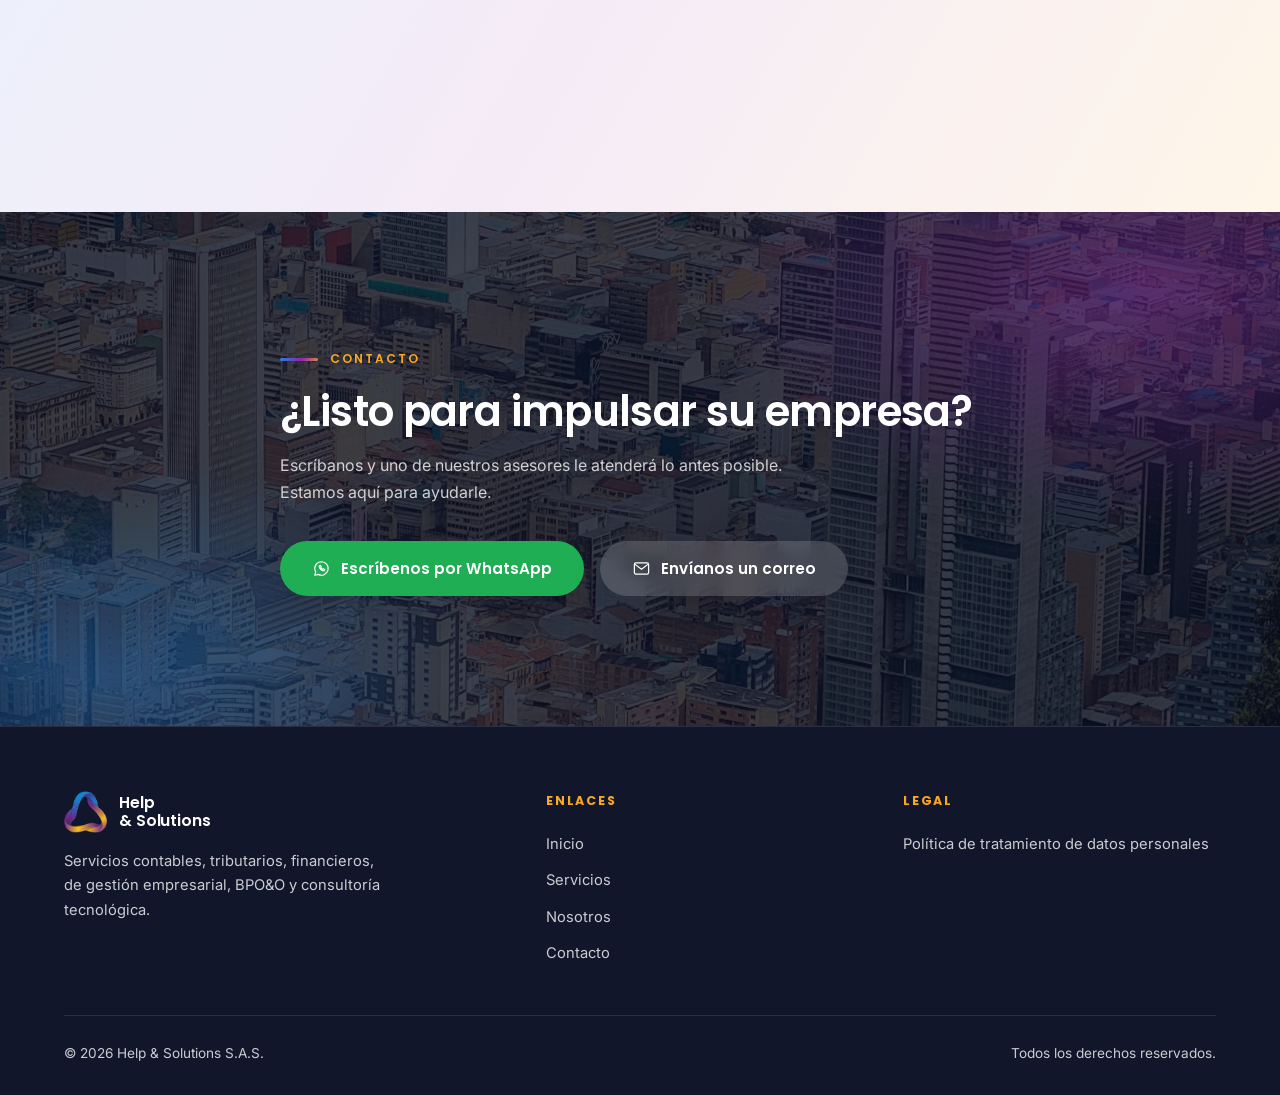
==== commit 872495a1: "Update contact information and title in data policy page" ====
--- a/index.html
+++ b/index.html
@@ -241,7 +241,6 @@
         <h2 class="section-title" data-i18n="about.title">Su aliado estratégico en Colombia y el mundo</h2>
         <p data-i18n="about.p1">En Help & Solutions prestamos servicios contables, de asesoría tributaria, financieros y de gestión empresarial, así como servicios de BPO&O (Business Process Outsourcing & Offshoring) a nivel nacional e internacional.</p>
         <p data-i18n="about.p2">Contribuimos al crecimiento de la profesión a través de la actualización, capacitación e investigación constante, logrando pleno equilibrio entre rentabilidad y beneficio para nuestros clientes.</p>
-        <p data-i18n="about.p3">Atendemos inicialmente los sectores financiero, de seguros y de salud, con capacidad de extender nuestros servicios a otros sectores.</p>
         <div class="about-badges">
           <span class="badge" data-i18n="about.b1">Sector financiero</span>
           <span class="badge" data-i18n="about.b2">Sector seguros</span>
@@ -261,7 +260,7 @@
       <p data-i18n="contact.subtitle">Escríbanos y uno de nuestros asesores le atenderá lo antes posible. Estamos aquí para ayudarle.</p>
       <div class="contact-actions">
         <!-- TODO: reemplazar 573000000000 por el número real de WhatsApp (código país + número, sin espacios ni +) -->
-        <a class="btn btn-whatsapp" href="https://wa.me/573000000000" target="_blank" rel="noopener">
+        <a class="btn btn-whatsapp" href="https://wa.me/573332436907" target="_blank" rel="noopener">
           <svg class="icon" viewBox="0 0 24 24" fill="none" stroke="currentColor" stroke-width="1.5" stroke-linecap="round" stroke-linejoin="round" aria-hidden="true"><path d="M12 3.5a8.5 8.5 0 0 0-7.3 12.8L3.5 20.5l4.3-1.1A8.5 8.5 0 1 0 12 3.5z"/><path d="M9 8.8c0 3.4 2.8 6.2 6.2 6.2l.9-1.6-2-1.2-1 .9a4.7 4.7 0 0 1-2.2-2.2l.9-1-1.2-2L9 8.8z"/></svg>
           <span data-i18n="contact.whatsapp">Escríbenos por WhatsApp</span>
         </a>
@@ -270,10 +269,6 @@
           <span data-i18n="contact.email">Envíanos un correo</span>
         </a>
       </div>
-      <p class="contact-note">
-        <span data-i18n="contact.note">También puede escribirnos directamente a</span>
-        <a href="mailto:contactenos@help-and-solutions.com">contactenos@help-and-solutions.com</a>
-      </p>
     </div>
   </section>
 
